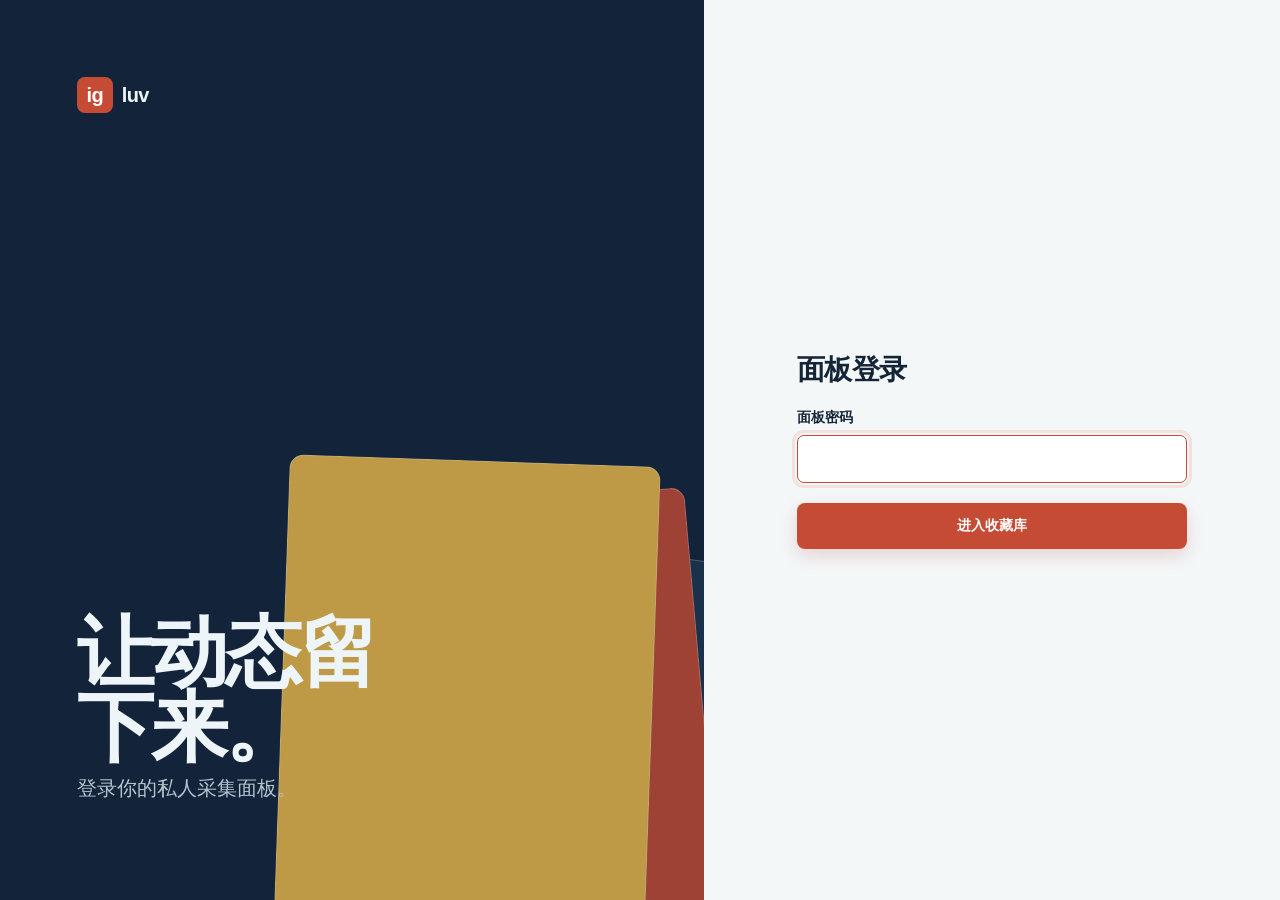
==== static/login.html @ bcf9d092 "Initial commit: Instagram collection panel" ====
<!doctype html>
<html lang="zh-CN">
<head>
  <meta charset="utf-8">
  <meta name="viewport" content="width=device-width, initial-scale=1, viewport-fit=cover">
  <meta name="theme-color" content="#13243a">
  <title>登录 ig luv</title>
  <link rel="stylesheet" href="/static/styles.css">
</head>
<body class="login-page">
  <main class="login-shell">
    <section class="login-brand">
      <a class="wordmark" href="/login"><span class="wordmark-mark">ig</span><span>luv</span></a>
      <div>
        <h1>让动态留下来。</h1>
        <p>登录你的私人采集面板。</p>
      </div>
      <div class="frame-stack" aria-hidden="true"><span></span><span></span><span></span></div>
    </section>
    <section class="login-form-wrap">
      <form action="/login" method="post" class="login-form">
        <h2>面板登录</h2>
        <p id="login-error" class="form-error" hidden>密码不正确，请重试。</p>
        <label>
          <span>面板密码</span>
          <input name="password" type="password" required autofocus autocomplete="current-password">
        </label>
        <button class="primary-button" type="submit">进入收藏库</button>
      </form>
    </section>
  </main>
  <script>document.getElementById('login-error').hidden = !new URLSearchParams(location.search).has('error')</script>
</body>
</html>
---- static/styles.css ----
:root {
  color-scheme: light;
  --ink: #142538;
  --ink-soft: #596a78;
  --navy: #13243a;
  --navy-light: #1d3552;
  --paper: #f4f7f8;
  --surface: #ffffff;
  --line: rgba(20, 37, 56, 0.18);
  --coral: #c64b34;
  --coral-dark: #a63827;
  --amber: #efbc4a;
  --green: #2f8b67;
  --red: #bb3e43;
  --radius: 10px;
  --sidebar: 232px;
  font-family: Aptos, "Segoe UI", "PingFang SC", "Microsoft YaHei", sans-serif;
}

* { box-sizing: border-box; }
html { scroll-behavior: smooth; }
body {
  margin: 0;
  background: var(--paper);
  color: var(--ink);
  font-size: 14px;
  line-height: 1.5;
  -webkit-font-smoothing: antialiased;
}
button, input, select { font: inherit; }
button, a { -webkit-tap-highlight-color: transparent; }
a { color: inherit; }
button { cursor: pointer; }
::selection { background: var(--amber); color: var(--ink); }
:focus-visible { outline: 3px solid rgba(233, 95, 67, 0.42); outline-offset: 2px; }
::-webkit-scrollbar { width: 10px; height: 10px; }
::-webkit-scrollbar-track { background: #e5ecef; }
::-webkit-scrollbar-thumb { background: #a7b4be; border: 3px solid #e5ecef; border-radius: 10px; }

.app-shell { min-height: 100dvh; display: grid; grid-template-columns: var(--sidebar) minmax(0, 1fr); }
.sidebar {
  position: sticky;
  top: 0;
  height: 100dvh;
  padding: 28px 20px 22px;
  display: flex;
  flex-direction: column;
  color: #edf5f8;
  background: var(--navy);
}
.wordmark { display: inline-flex; align-items: center; gap: 9px; width: fit-content; color: inherit; text-decoration: none; font-size: 20px; font-weight: 650; letter-spacing: -0.03em; }
.wordmark-mark { display: grid; place-items: center; width: 36px; height: 36px; border-radius: 8px; color: #fff; background: var(--coral); font-weight: 750; }
.side-nav { display: grid; gap: 6px; margin-top: 54px; }
.nav-link { min-height: 48px; padding: 0 13px; display: flex; align-items: center; gap: 12px; border-radius: 8px; color: #adbfcd; text-decoration: none; font-weight: 600; }
.nav-link:hover, .nav-link.active { color: #fff; background: var(--navy-light); }
.nav-link svg, .primary-button svg, .icon-button svg, .bottom-nav svg { width: 20px; height: 20px; fill: none; stroke: currentColor; stroke-width: 1.7; stroke-linecap: round; stroke-linejoin: round; }
.sidebar-foot { margin-top: auto; display: grid; gap: 13px; padding: 16px 13px 0; border-top: 0.5px solid rgba(255,255,255,.18); }
.rail-state { color: #adbfcd; font-size: 12px; }
.text-button { min-height: 44px; padding: 0; border: 0; color: #edf5f8; background: transparent; text-align: left; }

.workspace { min-width: 0; }
.workspace-inner { width: min(100%, 1500px); margin: 0 auto; padding: 44px clamp(24px, 4vw, 64px) 80px; }
.page-header { display: flex; align-items: flex-end; justify-content: space-between; gap: 24px; }
h1, h2, p { margin-top: 0; }
h1 { margin-bottom: 4px; font-size: clamp(28px, 3vw, 38px); line-height: 1.15; letter-spacing: -0.035em; text-wrap: balance; }
h2 { margin-bottom: 0; font-size: 20px; line-height: 1.25; letter-spacing: -0.02em; }
.page-header p, .settings-intro p { margin-bottom: 0; color: var(--ink-soft); }
.primary-button, .secondary-button {
  min-height: 46px;
  padding: 0 18px;
  display: inline-flex;
  align-items: center;
  justify-content: center;
  gap: 9px;
  border-radius: 8px;
  border: 0.5px solid transparent;
  font-weight: 650;
}
.primary-button { color: #fff; background: var(--coral); box-shadow: 0 7px 18px rgba(163, 56, 38, .18); }
.primary-button:hover { background: var(--coral-dark); }
.primary-button:disabled { cursor: wait; opacity: .62; }
.secondary-button { color: var(--ink); background: transparent; border-color: var(--line); }
.secondary-button:hover { background: #e6ecef; }

.status-band {
  position: relative;
  min-height: 72px;
  margin-top: 28px;
  padding: 15px 18px 18px;
  display: flex;
  align-items: center;
  justify-content: space-between;
  gap: 20px;
  overflow: hidden;
  border: 0.5px solid var(--line);
  border-radius: var(--radius);
  background: var(--surface);
}
.status-copy { display: flex; align-items: center; gap: 9px; min-width: 0; }
.status-copy strong { white-space: nowrap; }
#status-detail { color: var(--ink-soft); overflow: hidden; text-overflow: ellipsis; white-space: nowrap; }
.status-copy a { min-height: 44px; display: inline-flex; align-items: center; color: var(--coral-dark); font-weight: 650; text-underline-offset: 3px; }
.status-dot { flex: 0 0 auto; width: 9px; height: 9px; border-radius: 50%; background: #9aa7af; }
.status-band[data-state="ready"] .status-dot { background: var(--green); }
.status-band[data-state="running"] .status-dot { background: var(--amber); }
.status-band[data-state="error"] .status-dot { background: var(--red); }
.status-band time { color: var(--ink-soft); font-size: 12px; font-variant-numeric: tabular-nums; white-space: nowrap; }
.capture-track { position: absolute; left: 0; right: 0; bottom: 0; height: 3px; background: #e1e8eb; }
.capture-track span { display: block; width: 100%; height: 100%; background: #9aa7af; transform: scaleX(.08); transform-origin: left; transition: transform .25s ease, background-color .25s ease; }
.status-band[data-state="running"] .capture-track span { background: var(--amber); transform: scaleX(1); }
.status-band[data-state="ready"] .capture-track span { background: var(--green); transform: scaleX(1); }
.status-band[data-state="error"] .capture-track span { background: var(--red); transform: scaleX(1); }

.library-section { padding-top: 46px; scroll-margin-top: 20px; }
.section-heading { display: flex; align-items: center; justify-content: space-between; gap: 18px; margin-bottom: 18px; }
.filter-group { display: flex; gap: 4px; padding: 3px; border: 0.5px solid var(--line); border-radius: 8px; background: #e7edef; }
.filter { min-height: 44px; padding: 0 14px; border: 0; border-radius: 6px; color: var(--ink-soft); background: transparent; font-weight: 600; }
.filter.active { color: var(--ink); background: var(--surface); box-shadow: 0 2px 8px rgba(20,37,56,.08); }
.target-block + .target-block { margin-top: 42px; padding-top: 34px; border-top: 0.5px solid var(--line); }
.target-heading { margin-bottom: 14px; display: flex; align-items: center; justify-content: space-between; gap: 16px; }
.target-heading h3 { margin: 0; font-size: 14px; }
.target-heading .rail-state { color: var(--ink-soft); }
.target-heading a { min-height: 44px; display: inline-flex; align-items: center; color: var(--ink-soft); text-underline-offset: 3px; }
.media-grid { display: grid; grid-template-columns: repeat(4, minmax(0, 1fr)); gap: 16px; }
.media-card { min-width: 0; border: 0.5px solid var(--line); border-radius: var(--radius); overflow: clip; background: var(--surface); }
.media-frame { position: relative; aspect-ratio: 4 / 5; overflow: hidden; background: #dce5e9; }
.media-frame img, .media-frame video { width: 100%; height: 100%; display: block; object-fit: cover; }
.media-frame .file-badge { position: absolute; top: 9px; right: 9px; padding: 4px 8px; border-radius: 5px; color: #fff; background: rgba(19,36,58,.88); font-size: 12px; }
.media-body { padding: 13px 14px 14px; }
.media-title { display: flex; justify-content: space-between; gap: 10px; font-weight: 650; }
.media-title time { color: var(--ink-soft); font-size: 12px; font-weight: 400; font-variant-numeric: tabular-nums; }
.caption { display: -webkit-box; min-height: 42px; margin: 8px 0 10px; overflow: hidden; color: var(--ink-soft); -webkit-line-clamp: 2; -webkit-box-orient: vertical; }
.media-actions { display: flex; gap: 12px; align-items: center; flex-wrap: wrap; }
.media-actions a { min-height: 44px; display: inline-flex; align-items: center; font-weight: 650; text-underline-offset: 3px; }
.media-actions a:first-child { color: var(--coral-dark); }
.delete-button { min-height: 44px; padding: 0 4px; border: 0; color: var(--ink-soft); background: transparent; font-weight: 600; text-decoration: underline; text-underline-offset: 3px; }
.delete-button:hover { color: var(--red); }
.delete-button:disabled { opacity: .5; }
.target-actions { display: flex; align-items: center; gap: 14px; }
.file-list { margin: 4px -14px -14px; padding: 6px 14px 10px; border-top: 0.5px solid var(--line); }
.file-list summary { min-height: 40px; display: flex; align-items: center; cursor: pointer; color: var(--ink-soft); }
.file-list a { display: flex; min-height: 40px; align-items: center; justify-content: space-between; gap: 12px; border-top: 0.5px solid var(--line); text-decoration: none; }
.file-list a span { overflow: hidden; text-overflow: ellipsis; white-space: nowrap; }
.file-list a small { color: var(--coral-dark); }
.empty-state { min-height: 310px; display: grid; place-items: center; border: 0.5px dashed #9cabb5; border-radius: var(--radius); text-align: center; background: rgba(255,255,255,.42); }
.empty-state div { max-width: 380px; padding: 28px; }
.empty-state h3 { margin: 0 0 7px; font-size: 20px; }
.empty-state p { margin-bottom: 18px; color: var(--ink-soft); }
.empty-state a { min-height: 44px; display: inline-flex; align-items: center; font-weight: 650; text-underline-offset: 3px; }
.loading-grid { display: grid; grid-template-columns: repeat(3, 1fr); gap: 16px; }
.loading-grid span { aspect-ratio: 4 / 5; border-radius: var(--radius); background: #dfe7ea; animation: breathe 1.5s ease-in-out infinite alternate; }
.loading-grid span:nth-child(2) { animation-delay: .12s; }
.loading-grid span:nth-child(3) { animation-delay: .24s; }
@keyframes breathe { to { background: #cfdadd; } }

.settings-section { margin-top: 72px; padding-top: 42px; display: grid; grid-template-columns: minmax(220px, .6fr) minmax(460px, 1.4fr); gap: clamp(34px, 7vw, 100px); border-top: 0.5px solid var(--line); scroll-margin-top: 22px; }
.settings-intro p { max-width: 34ch; margin-top: 8px; }
.settings-form { display: grid; grid-template-columns: 1fr 1fr; gap: 18px; }
.verification-panel { padding: 16px 0; display: grid; grid-template-columns: minmax(220px, 1fr) minmax(160px, .65fr) auto; align-items: end; gap: 14px; border-top: 0.5px solid var(--amber); border-bottom: 0.5px solid var(--amber); }
.verification-panel[hidden] { display: none; }
.verification-panel p { margin: 4px 0 0; color: var(--ink-soft); }
.settings-form label, .login-form label { display: grid; gap: 7px; font-weight: 650; }
.settings-form small { color: var(--ink-soft); font-size: 12px; font-weight: 400; }
.wide-field { grid-column: 1 / -1; }
input, select { width: 100%; min-height: 48px; padding: 0 13px; border: 0.5px solid #9eacb5; border-radius: 7px; color: var(--ink); background: var(--surface); }
input::placeholder { color: #637580; }
input:hover, select:hover { border-color: #687a87; }
input:focus, select:focus { border-color: var(--coral); outline: 3px solid rgba(233,95,67,.14); }
.form-actions { display: flex; flex-wrap: wrap; gap: 10px; padding-top: 4px; }
.mobile-header, .bottom-nav { display: none; }
.toast { position: fixed; z-index: 20; right: 24px; bottom: 24px; max-width: min(420px, calc(100vw - 32px)); padding: 12px 16px; border-radius: 8px; color: #fff; background: var(--navy); box-shadow: 0 12px 34px rgba(10,25,39,.25); opacity: 0; transform: translateY(12px); pointer-events: none; transition: opacity .2s ease, transform .2s ease; }
.toast.show { opacity: 1; transform: translateY(0); }

.login-page { min-height: 100dvh; color: #edf5f8; background: var(--navy); }
.login-shell { min-height: 100dvh; display: grid; grid-template-columns: 1.1fr .9fr; }
.login-brand { position: relative; overflow: hidden; padding: clamp(30px, 6vw, 86px); display: flex; flex-direction: column; justify-content: space-between; background: var(--navy); }
.login-brand > *:not(.frame-stack) { position: relative; z-index: 1; }
.login-brand h1 { max-width: 420px; margin-bottom: 8px; font-size: clamp(44px, 6vw, 78px); line-height: .98; }
.login-brand p { color: #b4c4cf; font-size: 20px; }
.frame-stack { position: absolute; z-index: 0; right: -7%; bottom: -12%; width: min(29vw, 410px); aspect-ratio: 4/5; opacity: .78; }
.frame-stack span { position: absolute; inset: 0; border: 0.5px solid rgba(255,255,255,.28); border-radius: 14px; background: var(--navy-light); transform: rotate(8deg); }
.frame-stack span:nth-child(2) { transform: translate(-13%, -9%) rotate(-5deg); background: var(--coral); }
.frame-stack span:nth-child(3) { transform: translate(-27%, -18%) rotate(2deg); background: var(--amber); }
.login-form-wrap { display: grid; place-items: center; padding: 48px clamp(28px, 5vw, 72px); color: var(--ink); background: var(--paper); }
.login-form { width: min(100%, 390px); display: grid; gap: 20px; }
.login-form h2 { font-size: 28px; }
.login-form .primary-button { width: 100%; }
.form-error { margin: -8px 0 0; padding: 10px 12px; border-radius: 6px; color: #862d32; background: #f7dddd; }

@media (max-width: 1180px) {
  .media-grid { grid-template-columns: repeat(3, minmax(0, 1fr)); }
}

@media (max-width: 860px) {
  .app-shell { display: block; }
  .sidebar { display: none; }
  .mobile-header { position: sticky; z-index: 10; top: 0; min-height: calc(60px + env(safe-area-inset-top)); padding: env(safe-area-inset-top) 16px 0; display: flex; align-items: center; justify-content: space-between; color: #fff; background: rgba(19,36,58,.97); }
  .mobile-header .wordmark-mark { width: 32px; height: 32px; }
  .icon-button { width: 48px; height: 48px; display: grid; place-items: center; border: 0; color: #fff; background: transparent; }
  .workspace-inner { padding: 26px 16px calc(96px + env(safe-area-inset-bottom)); }
  .page-header { display: none; }
  .status-band { margin-top: 0; align-items: flex-start; }
  .status-copy { display: grid; grid-template-columns: auto 1fr; row-gap: 1px; }
  #status-detail { grid-column: 2; white-space: normal; }
  .status-copy a { grid-column: 2; }
  .status-band time { display: none; }
  .library-section { padding-top: 32px; }
  .media-grid { grid-template-columns: repeat(2, minmax(0, 1fr)); gap: 12px; }
  .settings-section { grid-template-columns: 1fr; gap: 24px; margin-top: 52px; padding-top: 34px; }
  .settings-intro p { max-width: none; }
  .bottom-nav { position: fixed; z-index: 12; left: 0; right: 0; bottom: 0; min-height: calc(62px + env(safe-area-inset-bottom)); padding: 4px 14px env(safe-area-inset-bottom); display: grid; grid-template-columns: 1fr 1fr; border-top: 0.5px solid rgba(20,37,56,.18); background: rgba(250,252,252,.97); }
  .bottom-nav a { min-height: 54px; display: flex; flex-direction: column; align-items: center; justify-content: center; gap: 2px; color: var(--ink-soft); font-size: 12px; text-decoration: none; }
  .bottom-nav a.active { color: var(--coral-dark); }
  .bottom-nav svg { width: 21px; height: 21px; }
  .toast { right: 16px; bottom: calc(78px + env(safe-area-inset-bottom)); }
  .login-shell { grid-template-columns: 1fr; }
  .login-brand { min-height: 38dvh; padding: max(24px, env(safe-area-inset-top)) 24px 34px; }
  .login-brand h1 { margin-top: 60px; font-size: clamp(42px, 15vw, 64px); }
  .login-brand p { font-size: 16px; }
  .frame-stack { width: 190px; right: -35px; bottom: -50px; }
  .login-form-wrap { min-height: 62dvh; align-items: start; padding: 38px 24px max(28px, env(safe-area-inset-bottom)); }
}

@media (max-width: 540px) {
  .section-heading { align-items: flex-start; flex-direction: column; }
  .filter-group { width: 100%; display: grid; grid-template-columns: repeat(4, 1fr); }
  .filter { padding: 0 6px; }
  .media-grid { grid-template-columns: 1fr; }
  .media-frame { aspect-ratio: 4 / 4.7; }
  .settings-form { grid-template-columns: 1fr; }
  .verification-panel { grid-template-columns: 1fr; align-items: stretch; }
  .wide-field { grid-column: auto; }
  .form-actions { display: grid; }
  .form-actions button { width: 100%; min-height: 48px; }
}

@media (prefers-reduced-motion: reduce) {
  html { scroll-behavior: auto; }
  *, *::before, *::after { animation-duration: .01ms !important; animation-iteration-count: 1 !important; transition-duration: .01ms !important; }
}
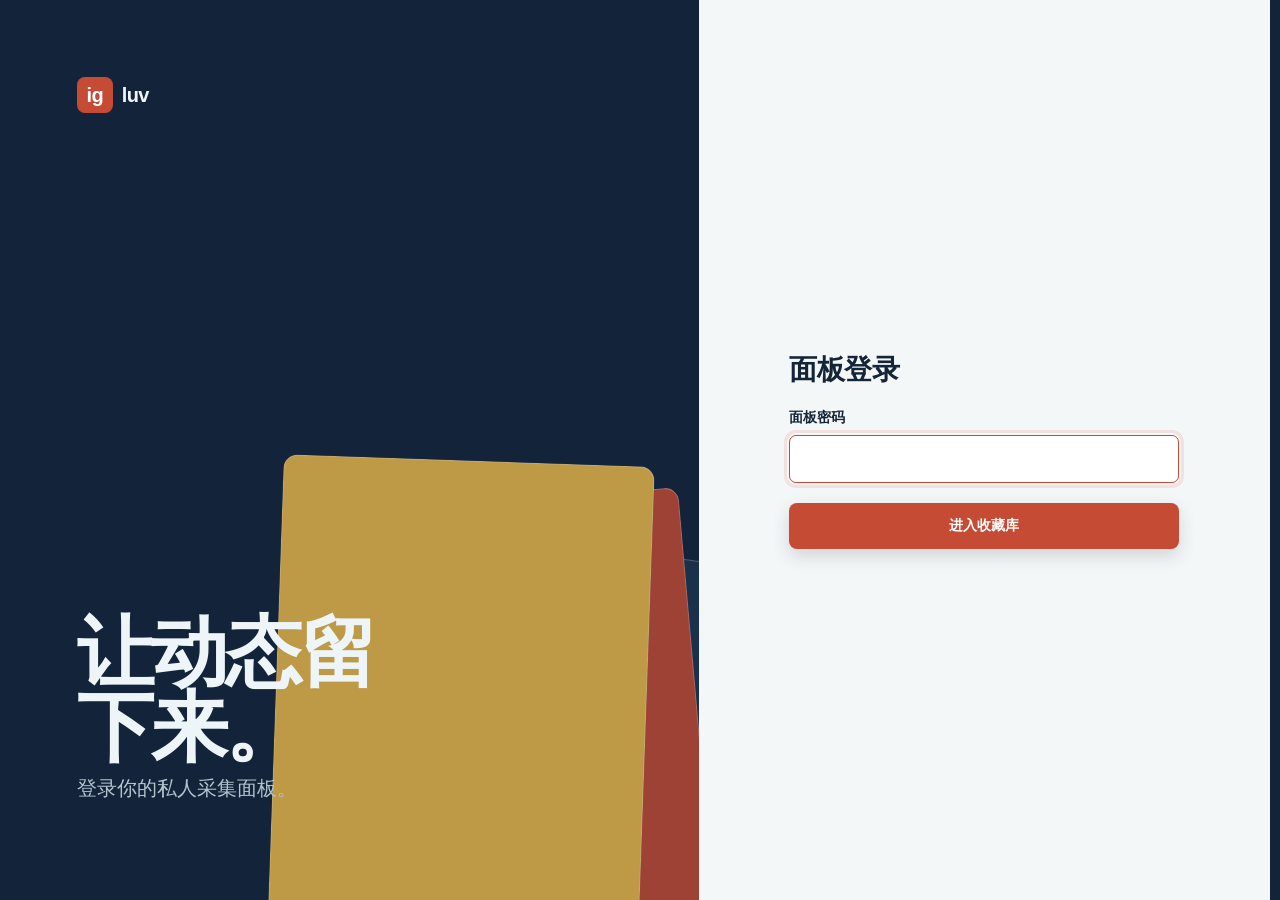
==== commit 6b28e90d: "feat: add pixel day-night theme toggle" ====
--- a/static/login.html
+++ b/static/login.html
@@ -4,6 +4,7 @@
   <meta charset="utf-8">
   <meta name="viewport" content="width=device-width, initial-scale=1, viewport-fit=cover">
   <meta name="theme-color" content="#13243a">
+  <script>try{const t=localStorage.getItem('ig-luv-theme')||'light';document.documentElement.dataset.theme=t;document.documentElement.style.colorScheme=t;if(t==='dark')document.querySelector('meta[name="theme-color"]').content='#0b1522'}catch{document.documentElement.dataset.theme='light'}</script>
   <title>登录 ig luv</title>
   <link rel="stylesheet" href="/static/styles.css">
 </head>
--- a/static/styles.css
+++ b/static/styles.css
@@ -6,19 +6,80 @@
   --navy-light: #1d3552;
   --paper: #f4f7f8;
   --surface: #ffffff;
+  --surface-soft: #e7edef;
+  --surface-hover: #e6ecef;
   --line: rgba(20, 37, 56, 0.18);
+  --line-strong: #9eacb5;
   --coral: #c64b34;
   --coral-dark: #a63827;
   --amber: #efbc4a;
   --green: #2f8b67;
   --red: #bb3e43;
+  --focus-ring: rgba(233, 95, 67, 0.42);
+  --focus-field: rgba(233,95,67,.14);
+  --selection: #efbc4a;
+  --track-muted: #e1e8eb;
+  --track-idle: #9aa7af;
+  --media-bg: #dce5e9;
+  --photo-scene: #f4f4f4;
+  --photo-border: #ffffff;
+  --empty-border: #9cabb5;
+  --empty-bg: rgba(255,255,255,.42);
+  --skeleton: #dfe7ea;
+  --skeleton-active: #cfdadd;
+  --field-placeholder: #637580;
+  --scroll-track: #e5ecef;
+  --scroll-thumb: #a7b4be;
+  --mobile-header: rgba(19,36,58,.97);
+  --bottom-nav: rgba(250,252,252,.97);
+  --error-text: #862d32;
+  --error-bg: #f7dddd;
   --radius: 10px;
   --sidebar: 232px;
   font-family: Aptos, "Segoe UI", "PingFang SC", "Microsoft YaHei", sans-serif;
 }
 
+html[data-theme="dark"] {
+  color-scheme: dark;
+  --ink: #e7edf3;
+  --ink-soft: #a3b2bf;
+  --navy: #0b1522;
+  --navy-light: #172a40;
+  --paper: #101820;
+  --surface: #18232e;
+  --surface-soft: #202e3a;
+  --surface-hover: #263744;
+  --line: rgba(231, 237, 243, 0.17);
+  --line-strong: #718492;
+  --coral: #d95d46;
+  --coral-dark: #ff907b;
+  --amber: #f0bd54;
+  --green: #53b98e;
+  --red: #e26d73;
+  --focus-ring: rgba(255, 144, 123, 0.62);
+  --focus-field: rgba(255, 144, 123, 0.18);
+  --selection: #886421;
+  --track-muted: #293744;
+  --track-idle: #718492;
+  --media-bg: #111a23;
+  --photo-scene: #141e27;
+  --photo-border: #2a3946;
+  --empty-border: #718492;
+  --empty-bg: rgba(24,35,46,.52);
+  --skeleton: #202e3a;
+  --skeleton-active: #2a3a47;
+  --field-placeholder: #91a2af;
+  --scroll-track: #101820;
+  --scroll-thumb: #607380;
+  --mobile-header: rgba(11,21,34,.98);
+  --bottom-nav: rgba(16,24,32,.98);
+  --error-text: #ffb4b8;
+  --error-bg: #49252a;
+}
+
 * { box-sizing: border-box; }
-html { scroll-behavior: smooth; }
+[hidden] { display: none !important; }
+html { scroll-behavior: smooth; scrollbar-gutter: stable; }
 body {
   margin: 0;
   background: var(--paper);
@@ -31,11 +92,11 @@
 button, a { -webkit-tap-highlight-color: transparent; }
 a { color: inherit; }
 button { cursor: pointer; }
-::selection { background: var(--amber); color: var(--ink); }
-:focus-visible { outline: 3px solid rgba(233, 95, 67, 0.42); outline-offset: 2px; }
+::selection { background: var(--selection); color: var(--ink); }
+:focus-visible { outline: 3px solid var(--focus-ring); outline-offset: 2px; }
 ::-webkit-scrollbar { width: 10px; height: 10px; }
-::-webkit-scrollbar-track { background: #e5ecef; }
-::-webkit-scrollbar-thumb { background: #a7b4be; border: 3px solid #e5ecef; border-radius: 10px; }
+::-webkit-scrollbar-track { background: var(--scroll-track); }
+::-webkit-scrollbar-thumb { background: var(--scroll-thumb); border: 3px solid var(--scroll-track); border-radius: 10px; }
 
 .app-shell { min-height: 100dvh; display: grid; grid-template-columns: var(--sidebar) minmax(0, 1fr); }
 .sidebar {
@@ -54,6 +115,9 @@
 .nav-link { min-height: 48px; padding: 0 13px; display: flex; align-items: center; gap: 12px; border-radius: 8px; color: #adbfcd; text-decoration: none; font-weight: 600; }
 .nav-link:hover, .nav-link.active { color: #fff; background: var(--navy-light); }
 .nav-link svg, .primary-button svg, .icon-button svg, .bottom-nav svg { width: 20px; height: 20px; fill: none; stroke: currentColor; stroke-width: 1.7; stroke-linecap: round; stroke-linejoin: round; }
+svg.platform-icon { width: 20px; height: 20px; flex-shrink: 0; fill: currentColor; stroke: none; }
+.page-title-row { display: flex; align-items: center; gap: 12px; }
+.page-title-row .platform-icon { width: 30px; height: 30px; }
 .sidebar-foot { margin-top: auto; display: grid; gap: 13px; padding: 16px 13px 0; border-top: 0.5px solid rgba(255,255,255,.18); }
 .rail-state { color: #adbfcd; font-size: 12px; }
 .text-button { min-height: 44px; padding: 0; border: 0; color: #edf5f8; background: transparent; text-align: left; }
@@ -61,6 +125,9 @@
 .workspace { min-width: 0; }
 .workspace-inner { width: min(100%, 1500px); margin: 0 auto; padding: 44px clamp(24px, 4vw, 64px) 80px; }
 .page-header { display: flex; align-items: flex-end; justify-content: space-between; gap: 24px; }
+.page-header-actions, .mobile-header-actions { display: flex; align-items: center; gap: 16px; flex-shrink: 0; }
+.mobile-header-actions { gap: 8px; }
+.theme-toggle { width: 104px; flex: 0 0 104px; }
 h1, h2, p { margin-top: 0; }
 h1 { margin-bottom: 4px; font-size: clamp(28px, 3vw, 38px); line-height: 1.15; letter-spacing: -0.035em; text-wrap: balance; }
 h2 { margin-bottom: 0; font-size: 20px; line-height: 1.25; letter-spacing: -0.02em; }
@@ -76,11 +143,11 @@
   border: 0.5px solid transparent;
   font-weight: 650;
 }
-.primary-button { color: #fff; background: var(--coral); box-shadow: 0 7px 18px rgba(163, 56, 38, .18); }
+.primary-button { color: #fff; background: var(--coral); box-shadow: 0 7px 18px rgba(20, 37, 56, .16); }
 .primary-button:hover { background: var(--coral-dark); }
 .primary-button:disabled { cursor: wait; opacity: .62; }
 .secondary-button { color: var(--ink); background: transparent; border-color: var(--line); }
-.secondary-button:hover { background: #e6ecef; }
+.secondary-button:hover { background: var(--surface-hover); }
 
 .status-band {
   position: relative;
@@ -105,28 +172,39 @@
 .status-band[data-state="running"] .status-dot { background: var(--amber); }
 .status-band[data-state="error"] .status-dot { background: var(--red); }
 .status-band time { color: var(--ink-soft); font-size: 12px; font-variant-numeric: tabular-nums; white-space: nowrap; }
-.capture-track { position: absolute; left: 0; right: 0; bottom: 0; height: 3px; background: #e1e8eb; }
-.capture-track span { display: block; width: 100%; height: 100%; background: #9aa7af; transform: scaleX(.08); transform-origin: left; transition: transform .25s ease, background-color .25s ease; }
+.capture-track { position: absolute; left: 0; right: 0; bottom: 0; height: 3px; background: var(--track-muted); }
+.capture-track span { display: block; width: 100%; height: 100%; background: var(--track-idle); transform: scaleX(.08); transform-origin: left; transition: transform .25s ease, background-color .25s ease; }
 .status-band[data-state="running"] .capture-track span { background: var(--amber); transform: scaleX(1); }
 .status-band[data-state="ready"] .capture-track span { background: var(--green); transform: scaleX(1); }
 .status-band[data-state="error"] .capture-track span { background: var(--red); transform: scaleX(1); }
 
 .library-section { padding-top: 46px; scroll-margin-top: 20px; }
 .section-heading { display: flex; align-items: center; justify-content: space-between; gap: 18px; margin-bottom: 18px; }
-.filter-group { display: flex; gap: 4px; padding: 3px; border: 0.5px solid var(--line); border-radius: 8px; background: #e7edef; }
+.filter-group { display: flex; gap: 4px; padding: 3px; border: 0.5px solid var(--line); border-radius: 8px; background: var(--surface-soft); }
 .filter { min-height: 44px; padding: 0 14px; border: 0; border-radius: 6px; color: var(--ink-soft); background: transparent; font-weight: 600; }
 .filter.active { color: var(--ink); background: var(--surface); box-shadow: 0 2px 8px rgba(20,37,56,.08); }
 .target-block + .target-block { margin-top: 42px; padding-top: 34px; border-top: 0.5px solid var(--line); }
 .target-heading { margin-bottom: 14px; display: flex; align-items: center; justify-content: space-between; gap: 16px; }
 .target-heading h3 { margin: 0; font-size: 14px; }
+.target-heading { flex-wrap: wrap; }
+.target-heading h3 { overflow-wrap: anywhere; }
+.platform-name { display: inline-flex; align-items: center; gap: 6px; color: var(--ink-soft); font-size: 12px; font-weight: 400; margin-right: 8px; }
+.platform-name .platform-icon { width: 16px; height: 16px; }
 .target-heading .rail-state { color: var(--ink-soft); }
 .target-heading a { min-height: 44px; display: inline-flex; align-items: center; color: var(--ink-soft); text-underline-offset: 3px; }
 .media-grid { display: grid; grid-template-columns: repeat(4, minmax(0, 1fr)); gap: 16px; }
 .media-card { min-width: 0; border: 0.5px solid var(--line); border-radius: var(--radius); overflow: clip; background: var(--surface); }
-.media-frame { position: relative; aspect-ratio: 4 / 5; overflow: hidden; background: #dce5e9; }
+.media-frame { position: relative; aspect-ratio: 4 / 5; overflow: hidden; background: var(--media-bg); }
 .media-frame img, .media-frame video { width: 100%; height: 100%; display: block; object-fit: cover; }
 .media-frame .file-badge { position: absolute; top: 9px; right: 9px; padding: 4px 8px; border-radius: 5px; color: #fff; background: rgba(19,36,58,.88); font-size: 12px; }
 .media-body { padding: 13px 14px 14px; }
+.photo-carousel-card { grid-column: 1 / -1; width: min(100%, 940px); justify-self: center; }
+.photo-carousel-host { position: relative; width: 100%; aspect-ratio: 940 / 876; --ink-background: var(--photo-scene); --ink-frame: var(--photo-border); background: var(--photo-scene); }
+.photo-placeholder { position: absolute; width: 48.227%; height: 66.971%; top: 16.514%; left: 25.886%; object-fit: cover; border: 8px solid var(--photo-border); border-radius: 26px; }
+.photo-carousel-host:has([data-motion-surface]) > .photo-placeholder { display: none; }
+.photo-count { flex-shrink: 0; color: var(--ink-soft); font-size: 12px; font-weight: 400; font-variant-numeric: tabular-nums; }
+.photo-carousel-card .media-title > :first-child { overflow-wrap: anywhere; }
+.photo-carousel-card .caption { min-height: 0; }
 .media-title { display: flex; justify-content: space-between; gap: 10px; font-weight: 650; }
 .media-title time { color: var(--ink-soft); font-size: 12px; font-weight: 400; font-variant-numeric: tabular-nums; }
 .caption { display: -webkit-box; min-height: 42px; margin: 8px 0 10px; overflow: hidden; color: var(--ink-soft); -webkit-line-clamp: 2; -webkit-box-orient: vertical; }
@@ -142,34 +220,59 @@
 .file-list a { display: flex; min-height: 40px; align-items: center; justify-content: space-between; gap: 12px; border-top: 0.5px solid var(--line); text-decoration: none; }
 .file-list a span { overflow: hidden; text-overflow: ellipsis; white-space: nowrap; }
 .file-list a small { color: var(--coral-dark); }
-.empty-state { min-height: 310px; display: grid; place-items: center; border: 0.5px dashed #9cabb5; border-radius: var(--radius); text-align: center; background: rgba(255,255,255,.42); }
+.empty-state { min-height: 310px; display: grid; place-items: center; border: 0.5px dashed var(--empty-border); border-radius: var(--radius); text-align: center; background: var(--empty-bg); }
 .empty-state div { max-width: 380px; padding: 28px; }
 .empty-state h3 { margin: 0 0 7px; font-size: 20px; }
 .empty-state p { margin-bottom: 18px; color: var(--ink-soft); }
 .empty-state a { min-height: 44px; display: inline-flex; align-items: center; font-weight: 650; text-underline-offset: 3px; }
 .loading-grid { display: grid; grid-template-columns: repeat(3, 1fr); gap: 16px; }
-.loading-grid span { aspect-ratio: 4 / 5; border-radius: var(--radius); background: #dfe7ea; animation: breathe 1.5s ease-in-out infinite alternate; }
+.loading-grid span { aspect-ratio: 4 / 5; border-radius: var(--radius); background: var(--skeleton); animation: breathe 1.5s ease-in-out infinite alternate; }
 .loading-grid span:nth-child(2) { animation-delay: .12s; }
 .loading-grid span:nth-child(3) { animation-delay: .24s; }
-@keyframes breathe { to { background: #cfdadd; } }
-
-.settings-section { margin-top: 72px; padding-top: 42px; display: grid; grid-template-columns: minmax(220px, .6fr) minmax(460px, 1.4fr); gap: clamp(34px, 7vw, 100px); border-top: 0.5px solid var(--line); scroll-margin-top: 22px; }
-.settings-intro p { max-width: 34ch; margin-top: 8px; }
-.settings-form { display: grid; grid-template-columns: 1fr 1fr; gap: 18px; }
+@keyframes breathe { to { background: var(--skeleton-active); } }
+
+.settings-section { padding-top: 32px; width: min(100%, 820px); }
+.settings-form { display: grid; gap: 14px; }
+.settings-group { border: 0.5px solid var(--line); border-radius: var(--radius); background: var(--surface); }
+.settings-group summary { min-height: 62px; padding: 14px 18px; display: flex; align-items: center; gap: 14px; font-weight: 650; cursor: pointer; list-style: none; }
+.settings-group summary::-webkit-details-marker { display: none; }
+.settings-group summary::after { content: ''; width: 12px; height: 8px; margin-left: auto; background: var(--ink-soft); clip-path: polygon(0 0, 50% 62%, 100% 0, 100% 30%, 50% 100%, 0 30%); flex-shrink: 0; }
+.settings-group[open] summary::after { transform: rotate(180deg); }
+.settings-group[open] summary { border-bottom: 0.5px solid var(--line); }
+.summary-value { margin-left: auto; color: var(--ink-soft); font-size: 12px; font-weight: 400; }
+.settings-group summary:has(.summary-value)::after { margin-left: 0; }
+.settings-fields { padding: 20px 18px; display: grid; grid-template-columns: repeat(2, minmax(0, 1fr)); gap: 18px; }
 .verification-panel { padding: 16px 0; display: grid; grid-template-columns: minmax(220px, 1fr) minmax(160px, .65fr) auto; align-items: end; gap: 14px; border-top: 0.5px solid var(--amber); border-bottom: 0.5px solid var(--amber); }
 .verification-panel[hidden] { display: none; }
 .verification-panel p { margin: 4px 0 0; color: var(--ink-soft); }
 .settings-form label, .login-form label { display: grid; gap: 7px; font-weight: 650; }
 .settings-form small { color: var(--ink-soft); font-size: 12px; font-weight: 400; }
+.settings-note { margin: 0; color: var(--ink-soft); font-size: 12px; }
 .wide-field { grid-column: 1 / -1; }
-input, select { width: 100%; min-height: 48px; padding: 0 13px; border: 0.5px solid #9eacb5; border-radius: 7px; color: var(--ink); background: var(--surface); }
-input::placeholder { color: #637580; }
-input:hover, select:hover { border-color: #687a87; }
-input:focus, select:focus { border-color: var(--coral); outline: 3px solid rgba(233,95,67,.14); }
+input, select { width: 100%; min-height: 48px; padding: 0 13px; border: 0.5px solid var(--line-strong); border-radius: 7px; color: var(--ink); background: var(--surface); }
+input::placeholder { color: var(--field-placeholder); }
+input:hover, select:hover { border-color: var(--ink-soft); }
+input:focus, select:focus { border-color: var(--coral); outline: 3px solid var(--focus-field); }
 .form-actions { display: flex; flex-wrap: wrap; gap: 10px; padding-top: 4px; }
 .mobile-header, .bottom-nav { display: none; }
 .toast { position: fixed; z-index: 20; right: 24px; bottom: 24px; max-width: min(420px, calc(100vw - 32px)); padding: 12px 16px; border-radius: 8px; color: #fff; background: var(--navy); box-shadow: 0 12px 34px rgba(10,25,39,.25); opacity: 0; transform: translateY(12px); pointer-events: none; transition: opacity .2s ease, transform .2s ease; }
 .toast.show { opacity: 1; transform: translateY(0); }
+
+.media-preview { width: min(1120px, calc(100vw - 48px)); height: min(88dvh, 900px); max-width: none; max-height: none; padding: 0; border: 0.5px solid rgba(255,255,255,.2); border-radius: 16px; color: #f5f7fa; background: #101a27; box-shadow: 0 24px 80px rgba(0,0,0,.4); overflow: hidden; }
+.media-preview[open] { display: grid; grid-template-rows: auto minmax(0, 1fr); }
+.media-preview::backdrop { background: rgba(3,8,14,.84); }
+.preview-header { padding: 10px 12px 10px 20px; display: flex; align-items: center; justify-content: space-between; gap: 16px; border-bottom: 0.5px solid rgba(255,255,255,.18); }
+.preview-header h2 { min-width: 0; margin: 0; overflow: hidden; text-overflow: ellipsis; white-space: nowrap; }
+.preview-actions { display: flex; align-items: center; gap: 12px; flex-shrink: 0; }
+.preview-download, .preview-close { min-width: 48px; min-height: 48px; display: inline-flex; align-items: center; justify-content: center; border: 0; border-radius: 8px; color: #f5f7fa; background: transparent; }
+.preview-download { padding-inline: 12px; text-underline-offset: 3px; }
+.preview-close svg { width: 22px; height: 22px; fill: none; stroke: currentColor; stroke-width: 2; stroke-linecap: round; }
+.preview-download:hover, .preview-close:hover { background: #263649; }
+.preview-download:focus-visible, .preview-close:focus-visible { outline: 3px solid #fff; outline-offset: 2px; }
+.preview-body { min-height: 0; position: relative; padding: 16px; overflow: auto; overscroll-behavior: contain; }
+#preview-content { display: grid; place-items: center; width: 100%; height: 100%; min-height: 0; }
+.preview-media { display: block; width: 100%; height: 100%; min-height: 0; max-width: 100%; max-height: 100%; object-fit: contain; }
+#preview-message { position: absolute; z-index: 1; left: 16px; right: 16px; top: 50%; margin: 0; color: #f5f7fa; text-align: center; pointer-events: none; }
 
 .login-page { min-height: 100dvh; color: #edf5f8; background: var(--navy); }
 .login-shell { min-height: 100dvh; display: grid; grid-template-columns: 1.1fr .9fr; }
@@ -181,38 +284,49 @@
 .frame-stack span { position: absolute; inset: 0; border: 0.5px solid rgba(255,255,255,.28); border-radius: 14px; background: var(--navy-light); transform: rotate(8deg); }
 .frame-stack span:nth-child(2) { transform: translate(-13%, -9%) rotate(-5deg); background: var(--coral); }
 .frame-stack span:nth-child(3) { transform: translate(-27%, -18%) rotate(2deg); background: var(--amber); }
-.login-form-wrap { display: grid; place-items: center; padding: 48px clamp(28px, 5vw, 72px); color: var(--ink); background: var(--paper); }
+.login-form-wrap { display: grid; place-items: center; padding-block: 48px; padding-inline: clamp(28px, 5vw, 72px); color: var(--ink); background: var(--paper); }
 .login-form { width: min(100%, 390px); display: grid; gap: 20px; }
 .login-form h2 { font-size: 28px; }
 .login-form .primary-button { width: 100%; }
-.form-error { margin: -8px 0 0; padding: 10px 12px; border-radius: 6px; color: #862d32; background: #f7dddd; }
+.form-error { margin: -8px 0 0; padding: 10px 12px; border-radius: 6px; color: var(--error-text); background: var(--error-bg); }
+
+body, .status-band, .filter-group, .media-card, .settings-group, input, select, .login-form-wrap, .bottom-nav, .mobile-header {
+  transition: color .2s ease, background-color .2s ease, border-color .2s ease;
+}
 
 @media (max-width: 1180px) {
   .media-grid { grid-template-columns: repeat(3, minmax(0, 1fr)); }
 }
 
 @media (max-width: 860px) {
+  html { scrollbar-gutter: auto; }
+  input, select { font-size: 16px; }
   .app-shell { display: block; }
   .sidebar { display: none; }
-  .mobile-header { position: sticky; z-index: 10; top: 0; min-height: calc(60px + env(safe-area-inset-top)); padding: env(safe-area-inset-top) 16px 0; display: flex; align-items: center; justify-content: space-between; color: #fff; background: rgba(19,36,58,.97); }
+  .mobile-header { position: sticky; z-index: 10; top: 0; min-height: calc(60px + env(safe-area-inset-top)); padding: env(safe-area-inset-top) 16px 0; display: flex; align-items: center; justify-content: space-between; color: #fff; background: var(--mobile-header); }
   .mobile-header .wordmark-mark { width: 32px; height: 32px; }
   .icon-button { width: 48px; height: 48px; display: grid; place-items: center; border: 0; color: #fff; background: transparent; }
   .workspace-inner { padding: 26px 16px calc(96px + env(safe-area-inset-bottom)); }
-  .page-header { display: none; }
-  .status-band { margin-top: 0; align-items: flex-start; }
+  .page-header { align-items: center; }
+  .page-header-actions { display: none; }
+  .status-band { margin-top: 22px; align-items: flex-start; }
   .status-copy { display: grid; grid-template-columns: auto 1fr; row-gap: 1px; }
   #status-detail { grid-column: 2; white-space: normal; }
   .status-copy a { grid-column: 2; }
   .status-band time { display: none; }
   .library-section { padding-top: 32px; }
+  .section-heading h2 { font-size: 16px; }
   .media-grid { grid-template-columns: repeat(2, minmax(0, 1fr)); gap: 12px; }
-  .settings-section { grid-template-columns: 1fr; gap: 24px; margin-top: 52px; padding-top: 34px; }
-  .settings-intro p { max-width: none; }
-  .bottom-nav { position: fixed; z-index: 12; left: 0; right: 0; bottom: 0; min-height: calc(62px + env(safe-area-inset-bottom)); padding: 4px 14px env(safe-area-inset-bottom); display: grid; grid-template-columns: 1fr 1fr; border-top: 0.5px solid rgba(20,37,56,.18); background: rgba(250,252,252,.97); }
+  .settings-section { padding-top: 24px; }
+  .bottom-nav { position: fixed; z-index: 12; left: 0; right: 0; bottom: 0; padding: 4px 8px max(16px, env(safe-area-inset-bottom)); display: grid; grid-template-columns: repeat(4, minmax(0, 1fr)); gap: 8px; border-top: 0.5px solid var(--line); background: var(--bottom-nav); }
   .bottom-nav a { min-height: 54px; display: flex; flex-direction: column; align-items: center; justify-content: center; gap: 2px; color: var(--ink-soft); font-size: 12px; text-decoration: none; }
   .bottom-nav a.active { color: var(--coral-dark); }
   .bottom-nav svg { width: 21px; height: 21px; }
   .toast { right: 16px; bottom: calc(78px + env(safe-area-inset-bottom)); }
+  .media-preview { width: 100%; height: 100dvh; margin: 0; border: 0; border-radius: 0; box-shadow: none; }
+  .preview-header { padding: max(10px, env(safe-area-inset-top)) 12px 10px 16px; }
+  .preview-header h2 { font-size: 16px; }
+  .preview-body { padding: 12px 12px max(16px, env(safe-area-inset-bottom)); }
   .login-shell { grid-template-columns: 1fr; }
   .login-brand { min-height: 38dvh; padding: max(24px, env(safe-area-inset-top)) 24px 34px; }
   .login-brand h1 { margin-top: 60px; font-size: clamp(42px, 15vw, 64px); }
@@ -226,8 +340,12 @@
   .filter-group { width: 100%; display: grid; grid-template-columns: repeat(4, 1fr); }
   .filter { padding: 0 6px; }
   .media-grid { grid-template-columns: 1fr; }
+  .photo-carousel-card { width: calc(100% + 32px); margin-inline: -16px; border-inline: 0; border-radius: 0; }
+  .photo-carousel-host { --motion-scene-width: 453.333; --motion-scene-height: 620; aspect-ratio: auto; }
+  .photo-placeholder { position: relative; display: block; width: min(100%, 453.333px); height: auto; aspect-ratio: 453.333 / 586.667; top: auto; left: auto; margin: 14px auto; border-width: clamp(8px, 2.94vw, 13.333px); border-radius: 33px; }
+  .photo-carousel-card .media-body { padding-inline: 16px; }
   .media-frame { aspect-ratio: 4 / 4.7; }
-  .settings-form { grid-template-columns: 1fr; }
+  .settings-fields { grid-template-columns: 1fr; }
   .verification-panel { grid-template-columns: 1fr; align-items: stretch; }
   .wide-field { grid-column: auto; }
   .form-actions { display: grid; }
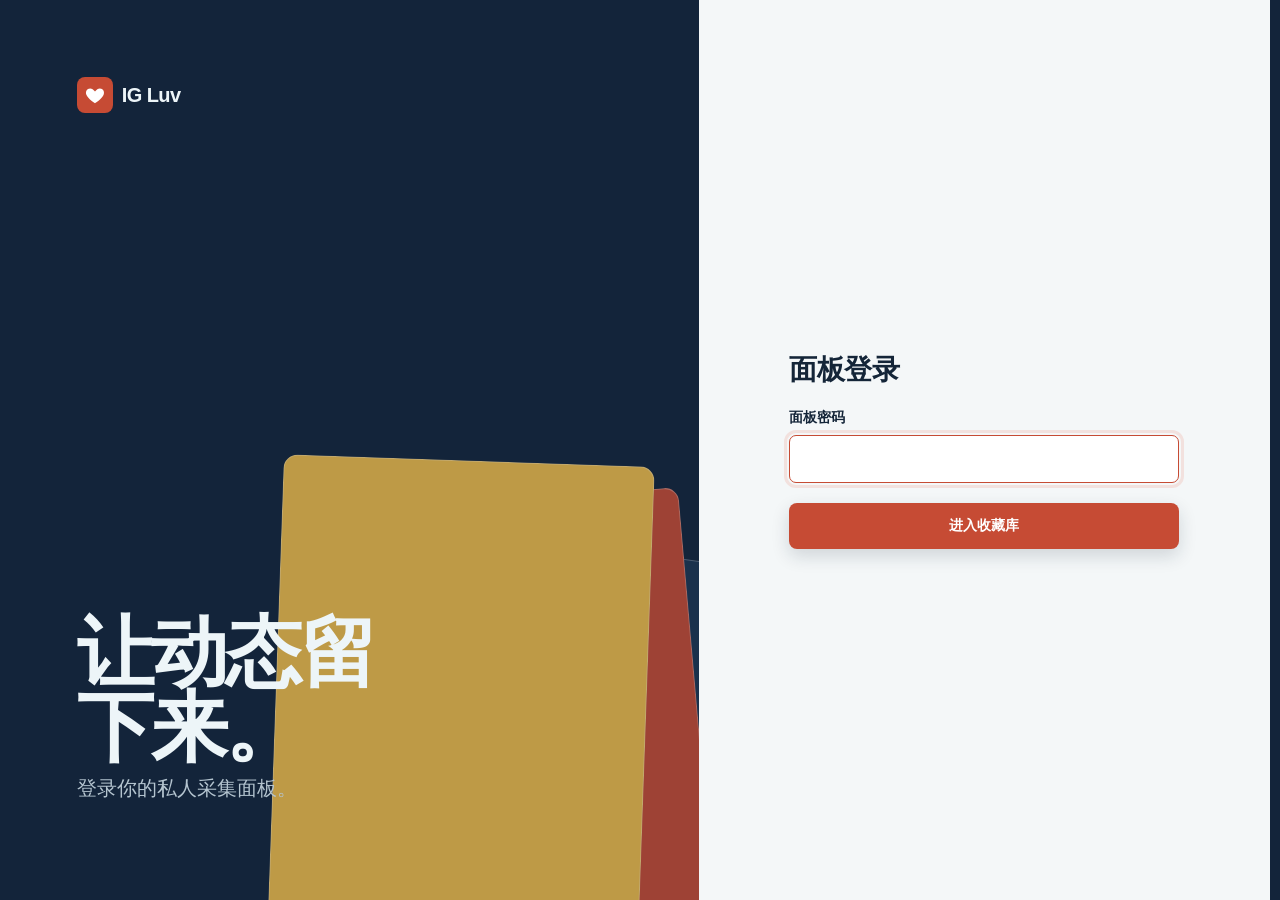
==== commit d3ad1399: "feat: add platform controls and cleanup" ====
--- a/static/login.html
+++ b/static/login.html
@@ -5,13 +5,13 @@
   <meta name="viewport" content="width=device-width, initial-scale=1, viewport-fit=cover">
   <meta name="theme-color" content="#13243a">
   <script>try{const t=localStorage.getItem('ig-luv-theme')||'light';document.documentElement.dataset.theme=t;document.documentElement.style.colorScheme=t;if(t==='dark')document.querySelector('meta[name="theme-color"]').content='#0b1522'}catch{document.documentElement.dataset.theme='light'}</script>
-  <title>登录 ig luv</title>
+  <title>登录 IG Luv</title>
   <link rel="stylesheet" href="/static/styles.css">
 </head>
 <body class="login-page">
   <main class="login-shell">
     <section class="login-brand">
-      <a class="wordmark" href="/login"><span class="wordmark-mark">ig</span><span>luv</span></a>
+      <a class="wordmark" href="/login"><span class="wordmark-mark"><svg viewBox="0 0 24 24" aria-hidden="true"><path d="M12 21s-7.2-4.6-9.3-9C1.2 8.8 3.1 5 6.7 5c2 0 3.4 1.1 5.3 3.2C13.9 6.1 15.3 5 17.3 5c3.6 0 5.5 3.8 4 7C19.2 16.4 12 21 12 21Z"/></svg></span><span>IG Luv</span></a>
       <div>
         <h1>让动态留下来。</h1>
         <p>登录你的私人采集面板。</p>
--- a/static/styles.css
+++ b/static/styles.css
@@ -111,6 +111,7 @@
 }
 .wordmark { display: inline-flex; align-items: center; gap: 9px; width: fit-content; color: inherit; text-decoration: none; font-size: 20px; font-weight: 650; letter-spacing: -0.03em; }
 .wordmark-mark { display: grid; place-items: center; width: 36px; height: 36px; border-radius: 8px; color: #fff; background: var(--coral); font-weight: 750; }
+.wordmark-mark svg { width: 22px; height: 22px; fill: currentColor; }
 .side-nav { display: grid; gap: 6px; margin-top: 54px; }
 .nav-link { min-height: 48px; padding: 0 13px; display: flex; align-items: center; gap: 12px; border-radius: 8px; color: #adbfcd; text-decoration: none; font-weight: 600; }
 .nav-link:hover, .nav-link.active { color: #fff; background: var(--navy-light); }
@@ -146,6 +147,8 @@
 .primary-button { color: #fff; background: var(--coral); box-shadow: 0 7px 18px rgba(20, 37, 56, .16); }
 .primary-button:hover { background: var(--coral-dark); }
 .primary-button:disabled { cursor: wait; opacity: .62; }
+.top-refresh-button, .primary-button.top-refresh-button { min-height: 48px; border: 0.5px solid rgba(255,255,255,.24); border-radius: 14px; color: #f5f6fb; background: #151516; box-shadow: inset 0 1px rgba(255,255,255,.13), inset 0 -2px rgba(0,0,0,.45), 0 5px 12px rgba(0,0,0,.18); }
+.top-refresh-button:hover, .primary-button.top-refresh-button:hover { background: #202126; }
 .secondary-button { color: var(--ink); background: transparent; border-color: var(--line); }
 .secondary-button:hover { background: var(--surface-hover); }
 
@@ -192,8 +195,18 @@
 .platform-name .platform-icon { width: 16px; height: 16px; }
 .target-heading .rail-state { color: var(--ink-soft); }
 .target-heading a { min-height: 44px; display: inline-flex; align-items: center; color: var(--ink-soft); text-underline-offset: 3px; }
+.media-groups { display: grid; gap: 12px; }
+.media-kind-group { min-width: 0; border-top: 0.5px solid var(--line); }
+.media-kind-group > summary { min-height: 48px; display: flex; align-items: center; color: var(--ink-soft); font-weight: 650; cursor: pointer; list-style: none; }
+.media-kind-group > summary::-webkit-details-marker { display: none; }
+.media-kind-group > summary::after { content: ''; width: 10px; height: 7px; margin-left: auto; background: currentColor; clip-path: polygon(0 0, 50% 65%, 100% 0, 100% 32%, 50% 100%, 0 32%); }
+.media-kind-group[open] > summary::after { transform: rotate(180deg); }
+.media-kind-group:not([open]) > .media-grid { display: none; }
 .media-grid { display: grid; grid-template-columns: repeat(4, minmax(0, 1fr)); gap: 16px; }
 .media-card { min-width: 0; border: 0.5px solid var(--line); border-radius: var(--radius); overflow: clip; background: var(--surface); }
+.text-card { grid-column: span 2; align-self: start; }
+.text-card .media-body { padding: 20px; }
+.text-content { min-height: 96px; margin: 14px 0 16px; color: var(--ink); font-size: 16px; line-height: 1.65; white-space: pre-wrap; overflow-wrap: anywhere; }
 .media-frame { position: relative; aspect-ratio: 4 / 5; overflow: hidden; background: var(--media-bg); }
 .media-frame img, .media-frame video { width: 100%; height: 100%; display: block; object-fit: cover; }
 .media-frame .file-badge { position: absolute; top: 9px; right: 9px; padding: 4px 8px; border-radius: 5px; color: #fff; background: rgba(19,36,58,.88); font-size: 12px; }
@@ -249,6 +262,12 @@
 .settings-form small { color: var(--ink-soft); font-size: 12px; font-weight: 400; }
 .settings-note { margin: 0; color: var(--ink-soft); font-size: 12px; }
 .wide-field { grid-column: 1 / -1; }
+.platform-enabled-field { min-height: 48px; grid-template-columns: minmax(0, 1fr) auto; align-items: center; }
+.platform-enabled-field > span { display: grid; gap: 3px; }
+.platform-enabled-field input { appearance: none; width: 48px; height: 28px; padding: 3px; border: 0.5px solid var(--line-strong); border-radius: 14px; background: var(--surface-soft); transition: background-color .2s ease, border-color .2s ease; }
+.platform-enabled-field input::before { content: ''; display: block; width: 21px; height: 21px; border-radius: 50%; background: var(--surface); box-shadow: 0 1px 4px rgba(20,37,56,.22); transition: transform .2s ease; }
+.platform-enabled-field input:checked { border-color: var(--green); background: var(--green); }
+.platform-enabled-field input:checked::before { transform: translateX(20px); }
 input, select { width: 100%; min-height: 48px; padding: 0 13px; border: 0.5px solid var(--line-strong); border-radius: 7px; color: var(--ink); background: var(--surface); }
 input::placeholder { color: var(--field-placeholder); }
 input:hover, select:hover { border-color: var(--ink-soft); }
@@ -306,6 +325,7 @@
   .mobile-header { position: sticky; z-index: 10; top: 0; min-height: calc(60px + env(safe-area-inset-top)); padding: env(safe-area-inset-top) 16px 0; display: flex; align-items: center; justify-content: space-between; color: #fff; background: var(--mobile-header); }
   .mobile-header .wordmark-mark { width: 32px; height: 32px; }
   .icon-button { width: 48px; height: 48px; display: grid; place-items: center; border: 0; color: #fff; background: transparent; }
+  .icon-button.top-refresh-button { border: 0.5px solid rgba(255,255,255,.24); background: #151516; }
   .workspace-inner { padding: 26px 16px calc(96px + env(safe-area-inset-bottom)); }
   .page-header { align-items: center; }
   .page-header-actions { display: none; }
@@ -318,7 +338,7 @@
   .section-heading h2 { font-size: 16px; }
   .media-grid { grid-template-columns: repeat(2, minmax(0, 1fr)); gap: 12px; }
   .settings-section { padding-top: 24px; }
-  .bottom-nav { position: fixed; z-index: 12; left: 0; right: 0; bottom: 0; padding: 4px 8px max(16px, env(safe-area-inset-bottom)); display: grid; grid-template-columns: repeat(4, minmax(0, 1fr)); gap: 8px; border-top: 0.5px solid var(--line); background: var(--bottom-nav); }
+  .bottom-nav { position: fixed; z-index: 12; left: 0; right: 0; bottom: 0; padding: 4px 4px max(16px, env(safe-area-inset-bottom)); display: grid; grid-template-columns: repeat(auto-fit, minmax(48px, 1fr)); gap: 4px; border-top: 0.5px solid var(--line); background: var(--bottom-nav); }
   .bottom-nav a { min-height: 54px; display: flex; flex-direction: column; align-items: center; justify-content: center; gap: 2px; color: var(--ink-soft); font-size: 12px; text-decoration: none; }
   .bottom-nav a.active { color: var(--coral-dark); }
   .bottom-nav svg { width: 21px; height: 21px; }
@@ -337,9 +357,10 @@
 
 @media (max-width: 540px) {
   .section-heading { align-items: flex-start; flex-direction: column; }
-  .filter-group { width: 100%; display: grid; grid-template-columns: repeat(4, 1fr); }
+  .filter-group { width: 100%; display: grid; grid-template-columns: repeat(5, 1fr); }
   .filter { padding: 0 6px; }
   .media-grid { grid-template-columns: 1fr; }
+  .text-card { grid-column: auto; }
   .photo-carousel-card { width: calc(100% + 32px); margin-inline: -16px; border-inline: 0; border-radius: 0; }
   .photo-carousel-host { --motion-scene-width: 453.333; --motion-scene-height: 620; aspect-ratio: auto; }
   .photo-placeholder { position: relative; display: block; width: min(100%, 453.333px); height: auto; aspect-ratio: 453.333 / 586.667; top: auto; left: auto; margin: 14px auto; border-width: clamp(8px, 2.94vw, 13.333px); border-radius: 33px; }
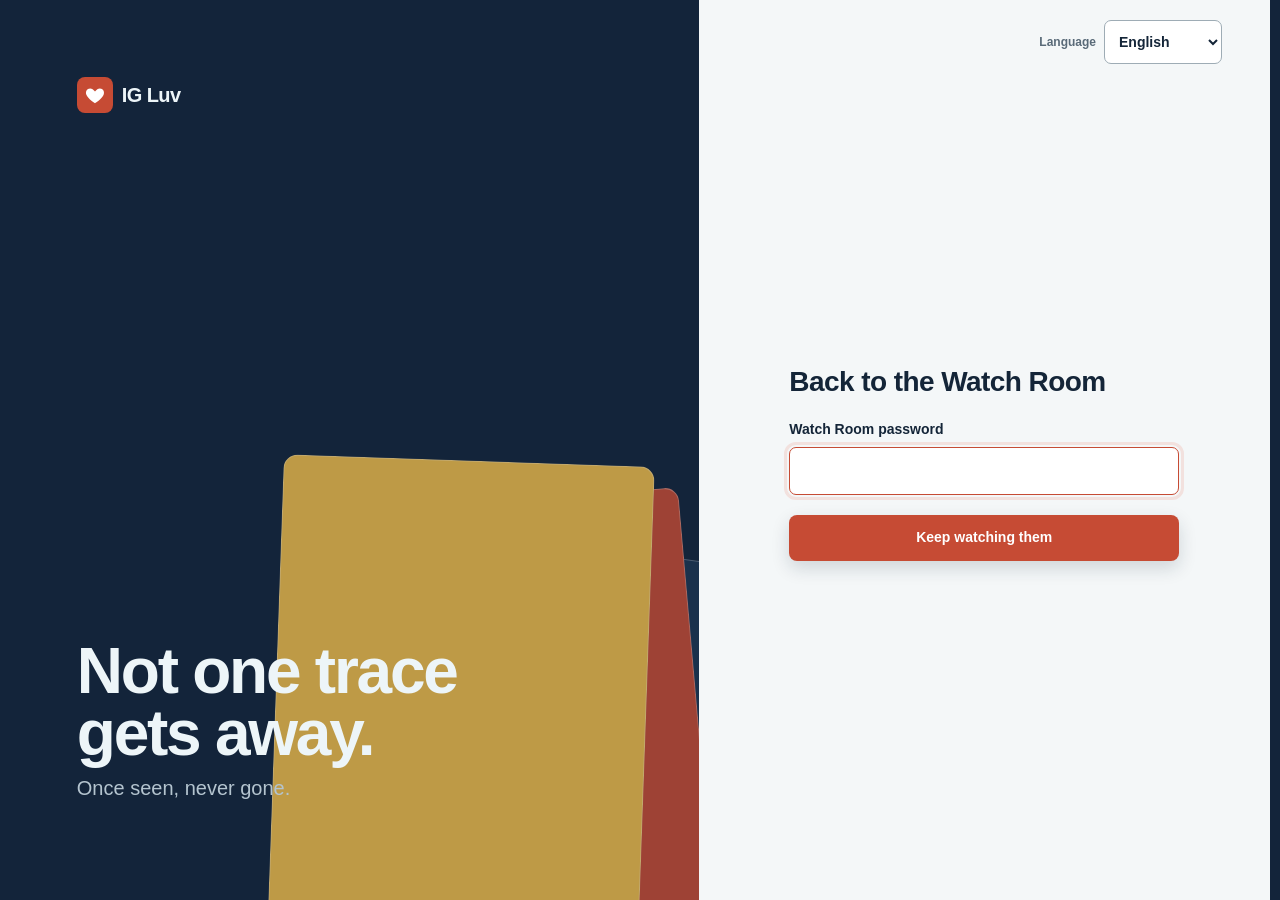
==== commit 6e11e390: "feat: add multilingual setup and panel" ====
--- a/static/login.html
+++ b/static/login.html
@@ -5,7 +5,7 @@
   <meta name="viewport" content="width=device-width, initial-scale=1, viewport-fit=cover">
   <meta name="theme-color" content="#13243a">
   <script>try{const t=localStorage.getItem('ig-luv-theme')||'light';document.documentElement.dataset.theme=t;document.documentElement.style.colorScheme=t;if(t==='dark')document.querySelector('meta[name="theme-color"]').content='#0b1522'}catch{document.documentElement.dataset.theme='light'}</script>
-  <title>登录 IG Luv</title>
+  <title data-i18n="login.title">回到观察室 | IG Luv</title>
   <link rel="stylesheet" href="/static/styles.css">
 </head>
 <body class="login-page">
@@ -13,23 +13,25 @@
     <section class="login-brand">
       <a class="wordmark" href="/login"><span class="wordmark-mark"><svg viewBox="0 0 24 24" aria-hidden="true"><path d="M12 21s-7.2-4.6-9.3-9C1.2 8.8 3.1 5 6.7 5c2 0 3.4 1.1 5.3 3.2C13.9 6.1 15.3 5 17.3 5c3.6 0 5.5 3.8 4 7C19.2 16.4 12 21 12 21Z"/></svg></span><span>IG Luv</span></a>
       <div>
-        <h1>让动态留下来。</h1>
-        <p>登录你的私人采集面板。</p>
+        <h1><span data-i18n="login.heroLine1">Ta 的痕迹，</span><br><span data-i18n="login.heroLine2">一条别丢。</span></h1>
+        <p data-i18n="login.tagline">出现过，就别想消失。</p>
       </div>
       <div class="frame-stack" aria-hidden="true"><span></span><span></span><span></span></div>
     </section>
     <section class="login-form-wrap">
+      <label class="locale-control login-locale"><span data-i18n="language.label">语言</span><select class="locale-select"><option value="zh-CN">简体中文</option><option value="zh-TW">繁體中文</option><option value="en">English</option></select></label>
       <form action="/login" method="post" class="login-form">
-        <h2>面板登录</h2>
-        <p id="login-error" class="form-error" hidden>密码不正确，请重试。</p>
+        <h2 data-i18n="login.heading">回到观察室</h2>
+        <p id="login-error" class="form-error" data-i18n="login.error" hidden>密码不正确，请重试。</p>
         <label>
-          <span>面板密码</span>
+          <span data-i18n="login.password">观察室密码</span>
           <input name="password" type="password" required autofocus autocomplete="current-password">
         </label>
-        <button class="primary-button" type="submit">进入收藏库</button>
+        <button class="primary-button" type="submit" data-i18n="login.submit">继续看着 Ta</button>
       </form>
     </section>
   </main>
   <script>document.getElementById('login-error').hidden = !new URLSearchParams(location.search).has('error')</script>
+  <script type="module">import { initI18n } from '/static/i18n.js'; initI18n();</script>
 </body>
 </html>
--- a/static/styles.css
+++ b/static/styles.css
@@ -39,6 +39,8 @@
   font-family: Aptos, "Segoe UI", "PingFang SC", "Microsoft YaHei", sans-serif;
 }
 
+html[lang="zh-TW"] { font-family: Aptos, "Segoe UI", "PingFang TC", "Microsoft JhengHei", sans-serif; }
+
 html[data-theme="dark"] {
   color-scheme: dark;
   --ink: #e7edf3;
@@ -125,10 +127,14 @@
 
 .workspace { min-width: 0; }
 .workspace-inner { width: min(100%, 1500px); margin: 0 auto; padding: 44px clamp(24px, 4vw, 64px) 80px; }
-.page-header { display: flex; align-items: flex-end; justify-content: space-between; gap: 24px; }
+.page-header { display: flex; align-items: flex-end; justify-content: space-between; gap: 24px; flex-wrap: wrap; }
 .page-header-actions, .mobile-header-actions { display: flex; align-items: center; gap: 16px; flex-shrink: 0; }
+.page-header-actions { flex-wrap: wrap; justify-content: flex-end; }
 .mobile-header-actions { gap: 8px; }
 .theme-toggle { width: 104px; flex: 0 0 104px; }
+.locale-control { display: inline-flex; align-items: center; gap: 8px; color: var(--ink-soft); font-size: 12px; font-weight: 600; white-space: nowrap; }
+.locale-control select { width: auto; min-width: 0; min-height: 44px; padding-inline: 10px 30px; color: var(--ink); font-size: 14px; }
+.mobile-locale { display: none; }
 h1, h2, p { margin-top: 0; }
 h1 { margin-bottom: 4px; font-size: clamp(28px, 3vw, 38px); line-height: 1.15; letter-spacing: -0.035em; text-wrap: balance; }
 h2 { margin-bottom: 0; font-size: 20px; line-height: 1.25; letter-spacing: -0.02em; }
@@ -227,7 +233,7 @@
 .delete-button { min-height: 44px; padding: 0 4px; border: 0; color: var(--ink-soft); background: transparent; font-weight: 600; text-decoration: underline; text-underline-offset: 3px; }
 .delete-button:hover { color: var(--red); }
 .delete-button:disabled { opacity: .5; }
-.target-actions { display: flex; align-items: center; gap: 14px; }
+.target-actions { display: flex; align-items: center; gap: 14px; flex-wrap: wrap; }
 .file-list { margin: 4px -14px -14px; padding: 6px 14px 10px; border-top: 0.5px solid var(--line); }
 .file-list summary { min-height: 40px; display: flex; align-items: center; cursor: pointer; color: var(--ink-soft); }
 .file-list a { display: flex; min-height: 40px; align-items: center; justify-content: space-between; gap: 12px; border-top: 0.5px solid var(--line); text-decoration: none; }
@@ -298,15 +304,17 @@
 .login-brand { position: relative; overflow: hidden; padding: clamp(30px, 6vw, 86px); display: flex; flex-direction: column; justify-content: space-between; background: var(--navy); }
 .login-brand > *:not(.frame-stack) { position: relative; z-index: 1; }
 .login-brand h1 { max-width: 420px; margin-bottom: 8px; font-size: clamp(44px, 6vw, 78px); line-height: .98; }
+html[lang="en"] .login-brand h1 { max-width: 520px; font-size: clamp(42px, 5vw, 68px); }
 .login-brand p { color: #b4c4cf; font-size: 20px; }
 .frame-stack { position: absolute; z-index: 0; right: -7%; bottom: -12%; width: min(29vw, 410px); aspect-ratio: 4/5; opacity: .78; }
 .frame-stack span { position: absolute; inset: 0; border: 0.5px solid rgba(255,255,255,.28); border-radius: 14px; background: var(--navy-light); transform: rotate(8deg); }
 .frame-stack span:nth-child(2) { transform: translate(-13%, -9%) rotate(-5deg); background: var(--coral); }
 .frame-stack span:nth-child(3) { transform: translate(-27%, -18%) rotate(2deg); background: var(--amber); }
-.login-form-wrap { display: grid; place-items: center; padding-block: 48px; padding-inline: clamp(28px, 5vw, 72px); color: var(--ink); background: var(--paper); }
+.login-form-wrap { position: relative; display: grid; place-items: center; padding-block: 72px 48px; padding-inline: clamp(28px, 5vw, 72px); color: var(--ink); background: var(--paper); }
 .login-form { width: min(100%, 390px); display: grid; gap: 20px; }
 .login-form h2 { font-size: 28px; }
 .login-form .primary-button { width: 100%; }
+.login-locale { position: absolute; top: max(20px, env(safe-area-inset-top)); right: clamp(20px, 4vw, 48px); }
 .form-error { margin: -8px 0 0; padding: 10px 12px; border-radius: 6px; color: var(--error-text); background: var(--error-bg); }
 
 body, .status-band, .filter-group, .media-card, .settings-group, input, select, .login-form-wrap, .bottom-nav, .mobile-header {
@@ -329,6 +337,7 @@
   .workspace-inner { padding: 26px 16px calc(96px + env(safe-area-inset-bottom)); }
   .page-header { align-items: center; }
   .page-header-actions { display: none; }
+  .mobile-locale { width: max-content; max-width: 100%; margin: 0 0 12px auto; display: flex; }
   .status-band { margin-top: 22px; align-items: flex-start; }
   .status-copy { display: grid; grid-template-columns: auto 1fr; row-gap: 1px; }
   #status-detail { grid-column: 2; white-space: normal; }
@@ -338,8 +347,9 @@
   .section-heading h2 { font-size: 16px; }
   .media-grid { grid-template-columns: repeat(2, minmax(0, 1fr)); gap: 12px; }
   .settings-section { padding-top: 24px; }
-  .bottom-nav { position: fixed; z-index: 12; left: 0; right: 0; bottom: 0; padding: 4px 4px max(16px, env(safe-area-inset-bottom)); display: grid; grid-template-columns: repeat(auto-fit, minmax(48px, 1fr)); gap: 4px; border-top: 0.5px solid var(--line); background: var(--bottom-nav); }
-  .bottom-nav a { min-height: 54px; display: flex; flex-direction: column; align-items: center; justify-content: center; gap: 2px; color: var(--ink-soft); font-size: 12px; text-decoration: none; }
+  .bottom-nav { position: fixed; z-index: 12; left: 0; right: 0; bottom: 0; padding: 4px 4px max(16px, env(safe-area-inset-bottom)); display: grid; grid-auto-flow: column; grid-auto-columns: minmax(52px, 1fr); gap: 4px; overflow-x: auto; overscroll-behavior-inline: contain; scrollbar-width: none; border-top: 0.5px solid var(--line); background: var(--bottom-nav); }
+  .bottom-nav::-webkit-scrollbar { display: none; }
+  .bottom-nav a { min-width: 52px; min-height: 54px; display: flex; flex-direction: column; align-items: center; justify-content: center; gap: 2px; color: var(--ink-soft); font-size: 12px; text-decoration: none; }
   .bottom-nav a.active { color: var(--coral-dark); }
   .bottom-nav svg { width: 21px; height: 21px; }
   .toast { right: 16px; bottom: calc(78px + env(safe-area-inset-bottom)); }
@@ -350,9 +360,12 @@
   .login-shell { grid-template-columns: 1fr; }
   .login-brand { min-height: 38dvh; padding: max(24px, env(safe-area-inset-top)) 24px 34px; }
   .login-brand h1 { margin-top: 60px; font-size: clamp(42px, 15vw, 64px); }
+  html[lang="zh-TW"] .login-brand h1 { font-size: clamp(40px, 13.5vw, 58px); }
+  html[lang="en"] .login-brand h1 { font-size: clamp(38px, 11.5vw, 52px); }
   .login-brand p { font-size: 16px; }
   .frame-stack { width: 190px; right: -35px; bottom: -50px; }
-  .login-form-wrap { min-height: 62dvh; align-items: start; padding: 38px 24px max(28px, env(safe-area-inset-bottom)); }
+  .login-form-wrap { min-height: 62dvh; align-items: start; padding: 84px 24px max(28px, env(safe-area-inset-bottom)); }
+  .login-locale { top: 20px; right: 24px; }
 }
 
 @media (max-width: 540px) {
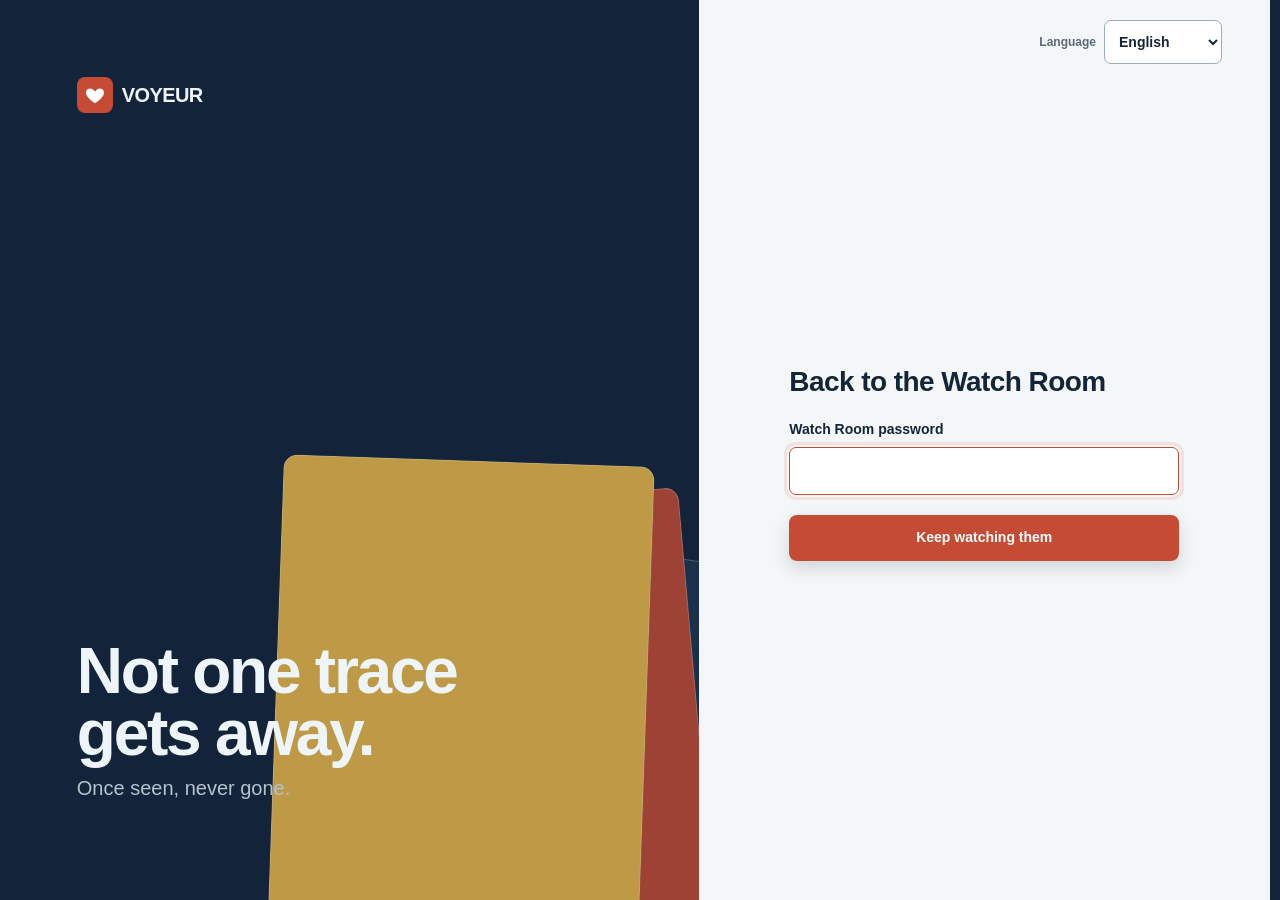
==== commit 7f03c0ae: "feat: rename project to VOYEUR" ====
--- a/static/login.html
+++ b/static/login.html
@@ -5,13 +5,13 @@
   <meta name="viewport" content="width=device-width, initial-scale=1, viewport-fit=cover">
   <meta name="theme-color" content="#13243a">
   <script>try{const t=localStorage.getItem('ig-luv-theme')||'light';document.documentElement.dataset.theme=t;document.documentElement.style.colorScheme=t;if(t==='dark')document.querySelector('meta[name="theme-color"]').content='#0b1522'}catch{document.documentElement.dataset.theme='light'}</script>
-  <title data-i18n="login.title">回到观察室 | IG Luv</title>
+  <title data-i18n="login.title">回到观察室 | VOYEUR</title>
   <link rel="stylesheet" href="/static/styles.css">
 </head>
 <body class="login-page">
   <main class="login-shell">
     <section class="login-brand">
-      <a class="wordmark" href="/login"><span class="wordmark-mark"><svg viewBox="0 0 24 24" aria-hidden="true"><path d="M12 21s-7.2-4.6-9.3-9C1.2 8.8 3.1 5 6.7 5c2 0 3.4 1.1 5.3 3.2C13.9 6.1 15.3 5 17.3 5c3.6 0 5.5 3.8 4 7C19.2 16.4 12 21 12 21Z"/></svg></span><span>IG Luv</span></a>
+      <a class="wordmark" href="/login"><span class="wordmark-mark"><svg viewBox="0 0 24 24" aria-hidden="true"><path d="M12 21s-7.2-4.6-9.3-9C1.2 8.8 3.1 5 6.7 5c2 0 3.4 1.1 5.3 3.2C13.9 6.1 15.3 5 17.3 5c3.6 0 5.5 3.8 4 7C19.2 16.4 12 21 12 21Z"/></svg></span><span>VOYEUR</span></a>
       <div>
         <h1><span data-i18n="login.heroLine1">Ta 的痕迹，</span><br><span data-i18n="login.heroLine2">一条别丢。</span></h1>
         <p data-i18n="login.tagline">出现过，就别想消失。</p>
